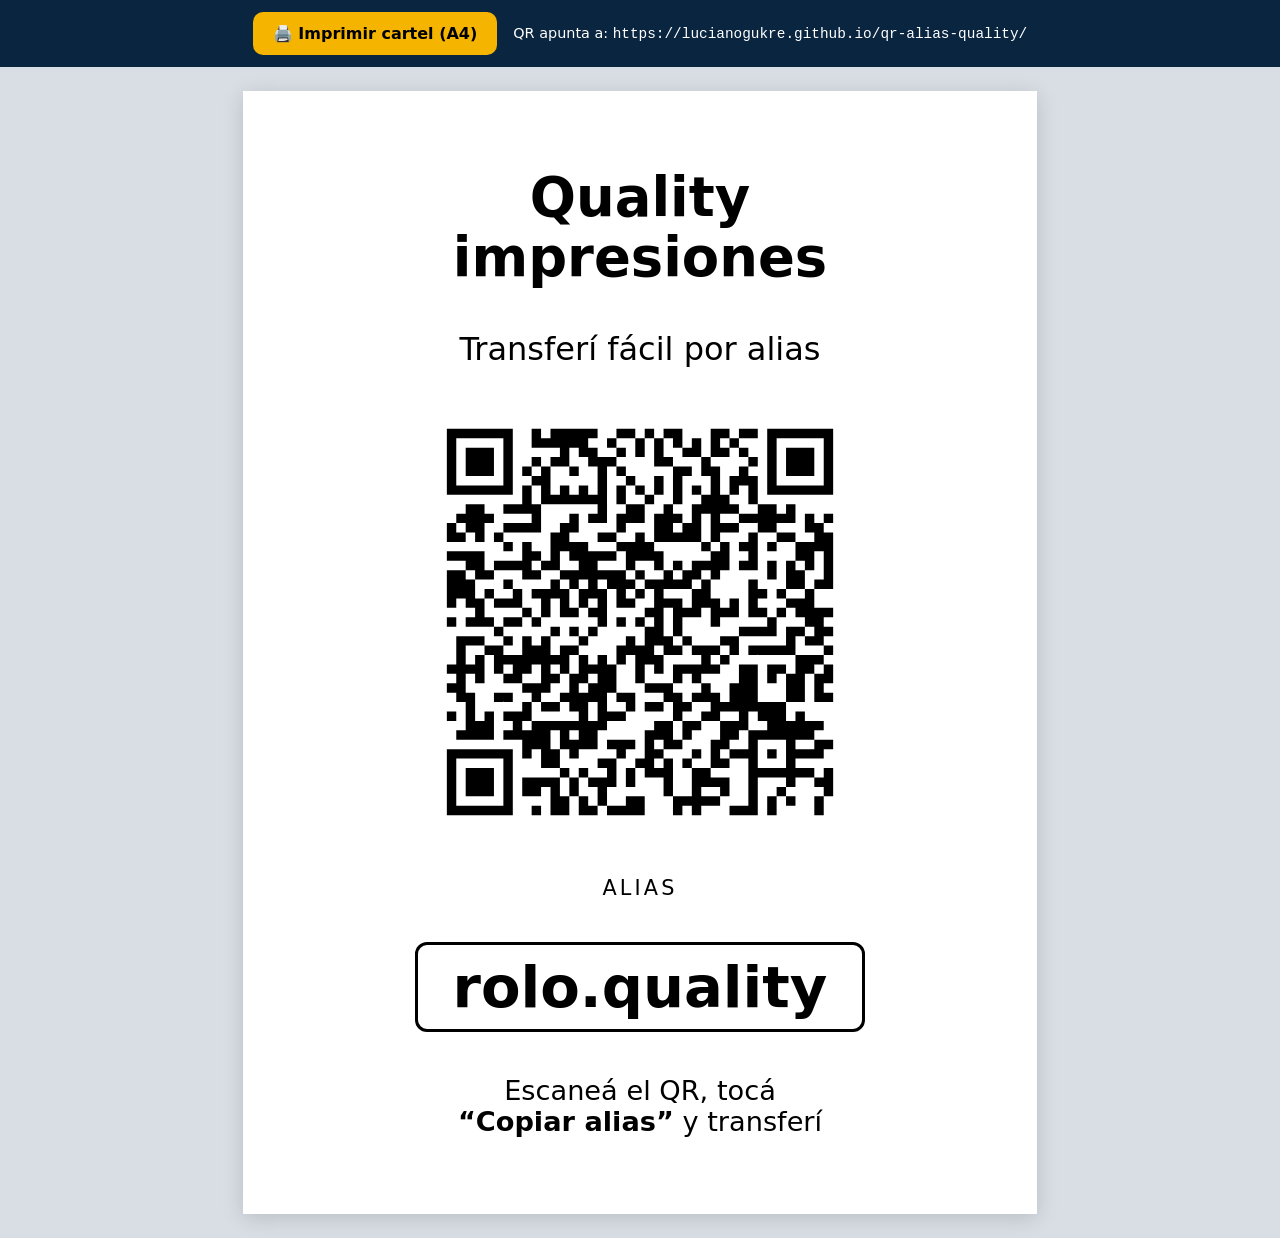
==== cartel.html @ b29d647f "Landing para copiar el alias y cartel A4 con QR Co-Authored-By: Claude Opus 5.5 <noreply@anthropic.c" ====
<!doctype html>
<html lang="es-AR">
<head>
  <meta charset="utf-8">
  <meta name="viewport" content="width=device-width, initial-scale=1">
  <title>Cartel para imprimir · Quality impresiones</title>
  <meta name="robots" content="noindex">
  <link rel="stylesheet" href="cartel.css">
</head>
<body>
  <!-- Barra que solo se ve en pantalla, no sale en la impresión -->
  <div class="barra">
    <button type="button" onclick="window.print()">🖨️ Imprimir cartel (A4)</button>
    <span>QR apunta a: <code id="destino"></code></span>
  </div>

  <main class="hoja">
    <h1 data-campo="negocio">Quality impresiones</h1>
    <p class="subtitulo">Transferí fácil por alias</p>

    <!-- Acá se dibuja el QR (SVG, se imprime nítido a cualquier tamaño) -->
    <div class="qr" id="qr" role="img" aria-label="Código QR para copiar el alias"></div>

    <p class="etiqueta">Alias</p>
    <p class="alias" data-campo="alias">rolo.quality</p>

    <p class="instrucciones">Escaneá el QR, tocá <strong>“Copiar alias”</strong> y transferí</p>
  </main>

  <script src="config.js"></script>
  <script src="vendor/qrcode.js"></script>
  <script src="cartel.js"></script>
</body>
</html>
---- cartel.css ----
/* Estilos del cartel imprimible (cartel.html). */

* { box-sizing: border-box; }

body {
  margin: 0;
  background: #d9dee5;
  color: #000;
  font-family: system-ui, -apple-system, "Segoe UI", Roboto, sans-serif;
}

/* Barra de pantalla con el botón de imprimir */
.barra {
  display: flex;
  flex-wrap: wrap;
  gap: 8px 16px;
  align-items: center;
  justify-content: center;
  padding: 12px 16px;
  background: #0a2540;
  color: #fff;
  font-size: 0.9rem;
}
.barra button {
  padding: 12px 20px;
  border: 0;
  border-radius: 10px;
  background: #f5b400;
  color: #000;
  font: inherit;
  font-weight: 700;
  font-size: 1rem;
  cursor: pointer;
}
.barra code { word-break: break-all; }

/* La "hoja": en pantalla simula un A4 vertical (210 x 297 mm) */
.hoja {
  width: min(210mm, 100% - 32px);
  aspect-ratio: 210 / 297;
  margin: 24px auto;
  padding: 6% 8%;
  background: #fff;
  box-shadow: 0 4px 20px rgba(0, 0, 0, 0.15);
  display: flex;
  flex-direction: column;
  align-items: center;
  justify-content: space-between;
  text-align: center;
}

h1 { margin: 0; font-size: clamp(1.6rem, 6vw, 3.4rem); font-weight: 900; line-height: 1.1; }
.subtitulo { margin: 0; font-size: clamp(1.1rem, 3.6vw, 2rem); }

/* El SVG del QR ya trae su margen blanco incluido */
.qr { width: 72%; }
.qr svg { display: block; width: 100%; height: auto; }

.etiqueta { margin: 0; font-size: clamp(0.9rem, 2.4vw, 1.3rem); letter-spacing: 0.15em; text-transform: uppercase; }
.alias {
  margin: 0;
  padding: 0.15em 0.6em;
  border: 3px solid #000;
  border-radius: 12px;
  font-size: clamp(1.6rem, 6.5vw, 3.6rem);
  font-weight: 900;
  word-break: break-all;
}
.instrucciones { margin: 0; font-size: clamp(1rem, 3.2vw, 1.7rem); max-width: 22ch; }

/* ---------- Impresión ---------- */
@page { size: A4 portrait; margin: 0; }

@media print {
  body { background: #fff; }
  .barra { display: none; }
  .hoja {
    width: 210mm;
    height: 297mm;
    aspect-ratio: auto;
    margin: 0;
    padding: 18mm 18mm 22mm;
    box-shadow: none;
    page-break-after: avoid;
    break-inside: avoid;
  }
  h1 { font-size: 40pt; }
  .subtitulo { font-size: 22pt; }
  .qr { width: 145mm; }           /* QR grande: se escanea bien a 1-2 metros */
  .etiqueta { font-size: 14pt; }
  .alias { font-size: 42pt; }
  .instrucciones { font-size: 18pt; }
  /* Que la impresora no "ahorre tinta" aclarando el negro del QR */
  * { -webkit-print-color-adjust: exact; print-color-adjust: exact; }
}
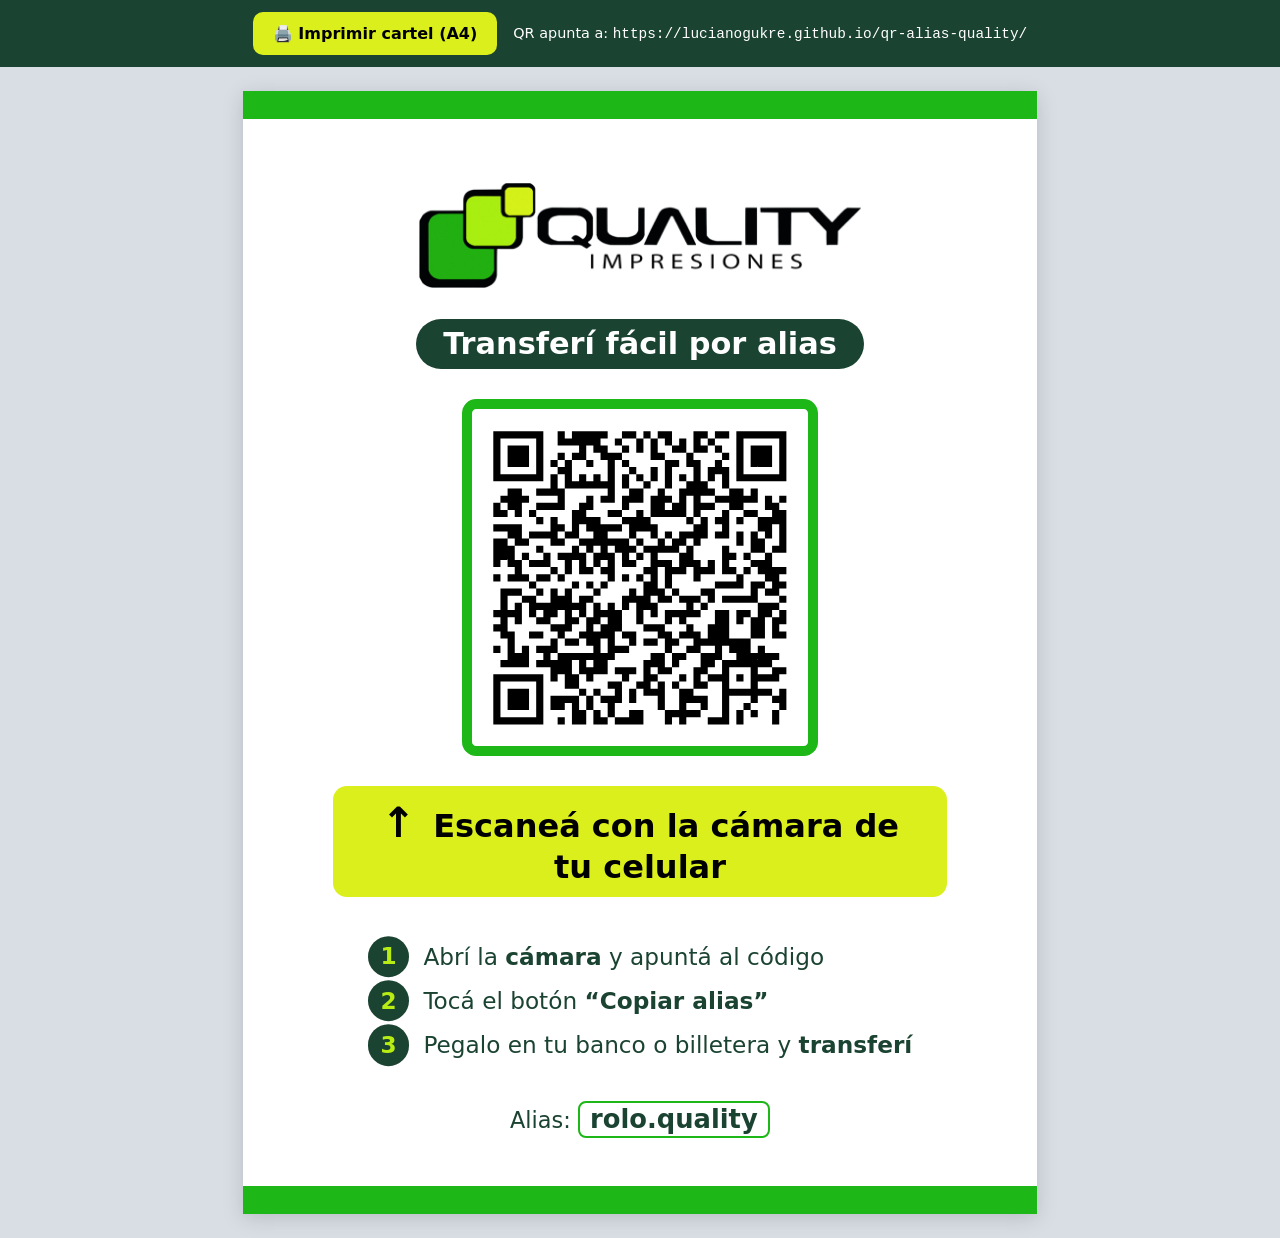
==== commit f073b86d: "Cartel y landing con colores y logo de Quality; instrucción de escanear con la cámara Co-Authored-By" ====
--- a/cartel.html
+++ b/cartel.html
@@ -15,16 +15,26 @@
   </div>
 
   <main class="hoja">
-    <h1 data-campo="negocio">Quality impresiones</h1>
+    <!-- El logo ya dice "Quality impresiones"; el alt lo lee igual quien no ve la imagen -->
+    <h1><img class="logo" src="img/logo-quality.png" alt="Quality impresiones"></h1>
     <p class="subtitulo">Transferí fácil por alias</p>
 
     <!-- Acá se dibuja el QR (SVG, se imprime nítido a cualquier tamaño) -->
     <div class="qr" id="qr" role="img" aria-label="Código QR para copiar el alias"></div>
 
-    <p class="etiqueta">Alias</p>
-    <p class="alias" data-campo="alias">rolo.quality</p>
+    <p class="escanea">
+      <span class="flecha" aria-hidden="true">↑</span>
+      Escaneá con la <strong>cámara de tu celular</strong>
+    </p>
 
-    <p class="instrucciones">Escaneá el QR, tocá <strong>“Copiar alias”</strong> y transferí</p>
+    <!-- Pasos cortos y numerados: para que nadie se pierda -->
+    <ol class="pasos">
+      <li>Abrí la <strong>cámara</strong> y apuntá al código</li>
+      <li>Tocá el botón <strong>“Copiar alias”</strong></li>
+      <li>Pegalo en tu banco o billetera y <strong>transferí</strong></li>
+    </ol>
+
+    <p class="alias-pie">Alias: <strong data-campo="alias">rolo.quality</strong></p>
   </main>
 
   <script src="config.js"></script>
--- a/cartel.css
+++ b/cartel.css
@@ -1,11 +1,20 @@
 /* Estilos del cartel imprimible (cartel.html). */
+
+:root {
+  /* Colores sacados del logo de Quality */
+  --verde: #1DB717;
+  --lima: #B7ED12;
+  --amarillo: #DBEF1D;
+  /* Verde oscuro de la web de Quality: para textos y fondos con letra blanca */
+  --verde-oscuro: #1B4332;
+}
 
 * { box-sizing: border-box; }
 
 body {
   margin: 0;
   background: #d9dee5;
-  color: #000;
+  color: var(--verde-oscuro);
   font-family: system-ui, -apple-system, "Segoe UI", Roboto, sans-serif;
 }
 
@@ -17,7 +26,7 @@
   align-items: center;
   justify-content: center;
   padding: 12px 16px;
-  background: #0a2540;
+  background: var(--verde-oscuro);
   color: #fff;
   font-size: 0.9rem;
 }
@@ -25,7 +34,7 @@
   padding: 12px 20px;
   border: 0;
   border-radius: 10px;
-  background: #f5b400;
+  background: var(--amarillo);
   color: #000;
   font: inherit;
   font-weight: 700;
@@ -36,10 +45,11 @@
 
 /* La "hoja": en pantalla simula un A4 vertical (210 x 297 mm) */
 .hoja {
+  position: relative;
   width: min(210mm, 100% - 32px);
   aspect-ratio: 210 / 297;
   margin: 24px auto;
-  padding: 6% 8%;
+  padding: 5% 7% 4%;
   background: #fff;
   box-shadow: 0 4px 20px rgba(0, 0, 0, 0.15);
   display: flex;
@@ -47,26 +57,80 @@
   align-items: center;
   justify-content: space-between;
   text-align: center;
+  /* Franjas de marca arriba y abajo: verde, lima y amarillo como el logo */
+  border-top: 2.2vw solid var(--verde);
+  border-bottom: 2.2vw solid var(--verde);
 }
 
-h1 { margin: 0; font-size: clamp(1.6rem, 6vw, 3.4rem); font-weight: 900; line-height: 1.1; }
-.subtitulo { margin: 0; font-size: clamp(1.1rem, 3.6vw, 2rem); }
+h1 { margin: 0; line-height: 0; }
+.logo { width: 78%; max-width: 150mm; height: auto; }
+
+.subtitulo {
+  margin: 0;
+  padding: 0.25em 0.9em;
+  border-radius: 999px;
+  background: var(--verde-oscuro);
+  color: #fff;
+  font-size: clamp(1rem, 3.4vw, 1.9rem);
+  font-weight: 800;
+}
 
 /* El SVG del QR ya trae su margen blanco incluido */
-.qr { width: 72%; }
+.qr {
+  width: 58%;
+  padding: 1.2%;
+  border: 0.8vw solid var(--verde);
+  border-radius: 4%;
+}
 .qr svg { display: block; width: 100%; height: auto; }
 
-.etiqueta { margin: 0; font-size: clamp(0.9rem, 2.4vw, 1.3rem); letter-spacing: 0.15em; text-transform: uppercase; }
-.alias {
+/* La instrucción más importante, bien visible justo debajo del QR */
+.escanea {
   margin: 0;
-  padding: 0.15em 0.6em;
-  border: 3px solid #000;
-  border-radius: 12px;
-  font-size: clamp(1.6rem, 6.5vw, 3.6rem);
+  padding: 0.35em 0.8em;
+  border-radius: 14px;
+  background: var(--amarillo);
+  color: #000;
+  font-size: clamp(1rem, 3.6vw, 2rem);
+  font-weight: 700;
+  line-height: 1.2;
+}
+.flecha { font-size: 1.3em; font-weight: 900; margin-right: 0.15em; }
+
+.pasos {
+  margin: 0;
+  padding: 0;
+  list-style: none;
+  counter-reset: paso;
+  text-align: left;
+  font-size: clamp(0.85rem, 2.7vw, 1.45rem);
+  line-height: 1.3;
+}
+.pasos li { counter-increment: paso; position: relative; padding-left: 2.4em; margin: 0.6em 0; }
+/* Números grandes en círculo verde */
+.pasos li::before {
+  content: counter(paso);
+  position: absolute;
+  left: 0;
+  top: 50%;
+  transform: translateY(-50%);
+  width: 1.8em;
+  height: 1.8em;
+  display: grid;
+  place-items: center;
+  border-radius: 50%;
+  background: var(--verde-oscuro);
+  color: var(--lima);
   font-weight: 900;
-  word-break: break-all;
 }
-.instrucciones { margin: 0; font-size: clamp(1rem, 3.2vw, 1.7rem); max-width: 22ch; }
+
+.alias-pie { margin: 0; font-size: clamp(0.9rem, 2.6vw, 1.4rem); }
+.alias-pie strong {
+  padding: 0.05em 0.4em;
+  border: 2px solid var(--verde);
+  border-radius: 8px;
+  font-size: 1.15em;
+}
 
 /* ---------- Impresión ---------- */
 @page { size: A4 portrait; margin: 0; }
@@ -79,17 +143,18 @@
     height: 297mm;
     aspect-ratio: auto;
     margin: 0;
-    padding: 18mm 18mm 22mm;
+    padding: 12mm 16mm 10mm;
     box-shadow: none;
-    page-break-after: avoid;
+    border-top-width: 6mm;
+    border-bottom-width: 6mm;
     break-inside: avoid;
   }
-  h1 { font-size: 40pt; }
+  .logo { width: 130mm; }
   .subtitulo { font-size: 22pt; }
-  .qr { width: 145mm; }           /* QR grande: se escanea bien a 1-2 metros */
-  .etiqueta { font-size: 14pt; }
-  .alias { font-size: 42pt; }
-  .instrucciones { font-size: 18pt; }
-  /* Que la impresora no "ahorre tinta" aclarando el negro del QR */
+  .qr { width: 118mm; border-width: 2mm; padding: 2mm; }   /* QR grande: se escanea bien a 1-2 metros */
+  .escanea { font-size: 21pt; }
+  .pasos { font-size: 16pt; }
+  .alias-pie { font-size: 15pt; }
+  /* Que la impresora no "ahorre tinta" sacando los fondos de color */
   * { -webkit-print-color-adjust: exact; print-color-adjust: exact; }
 }
